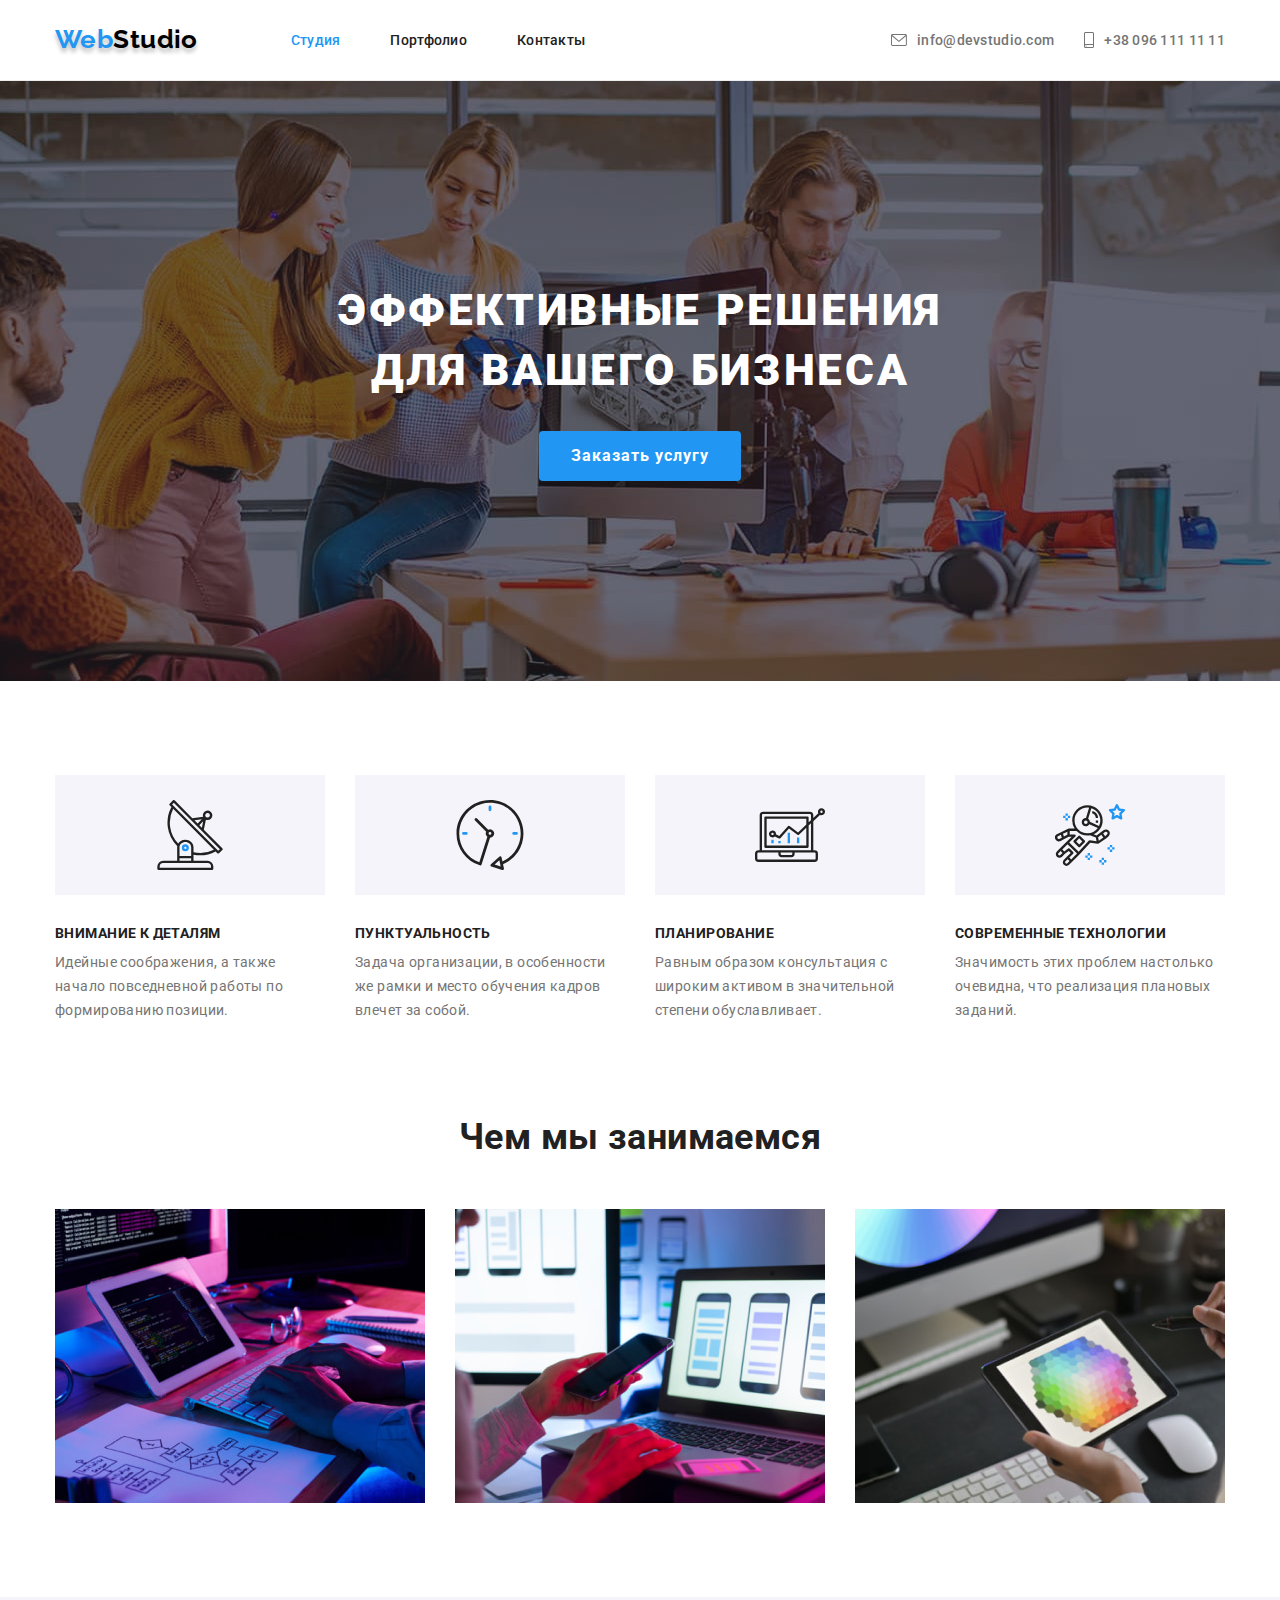
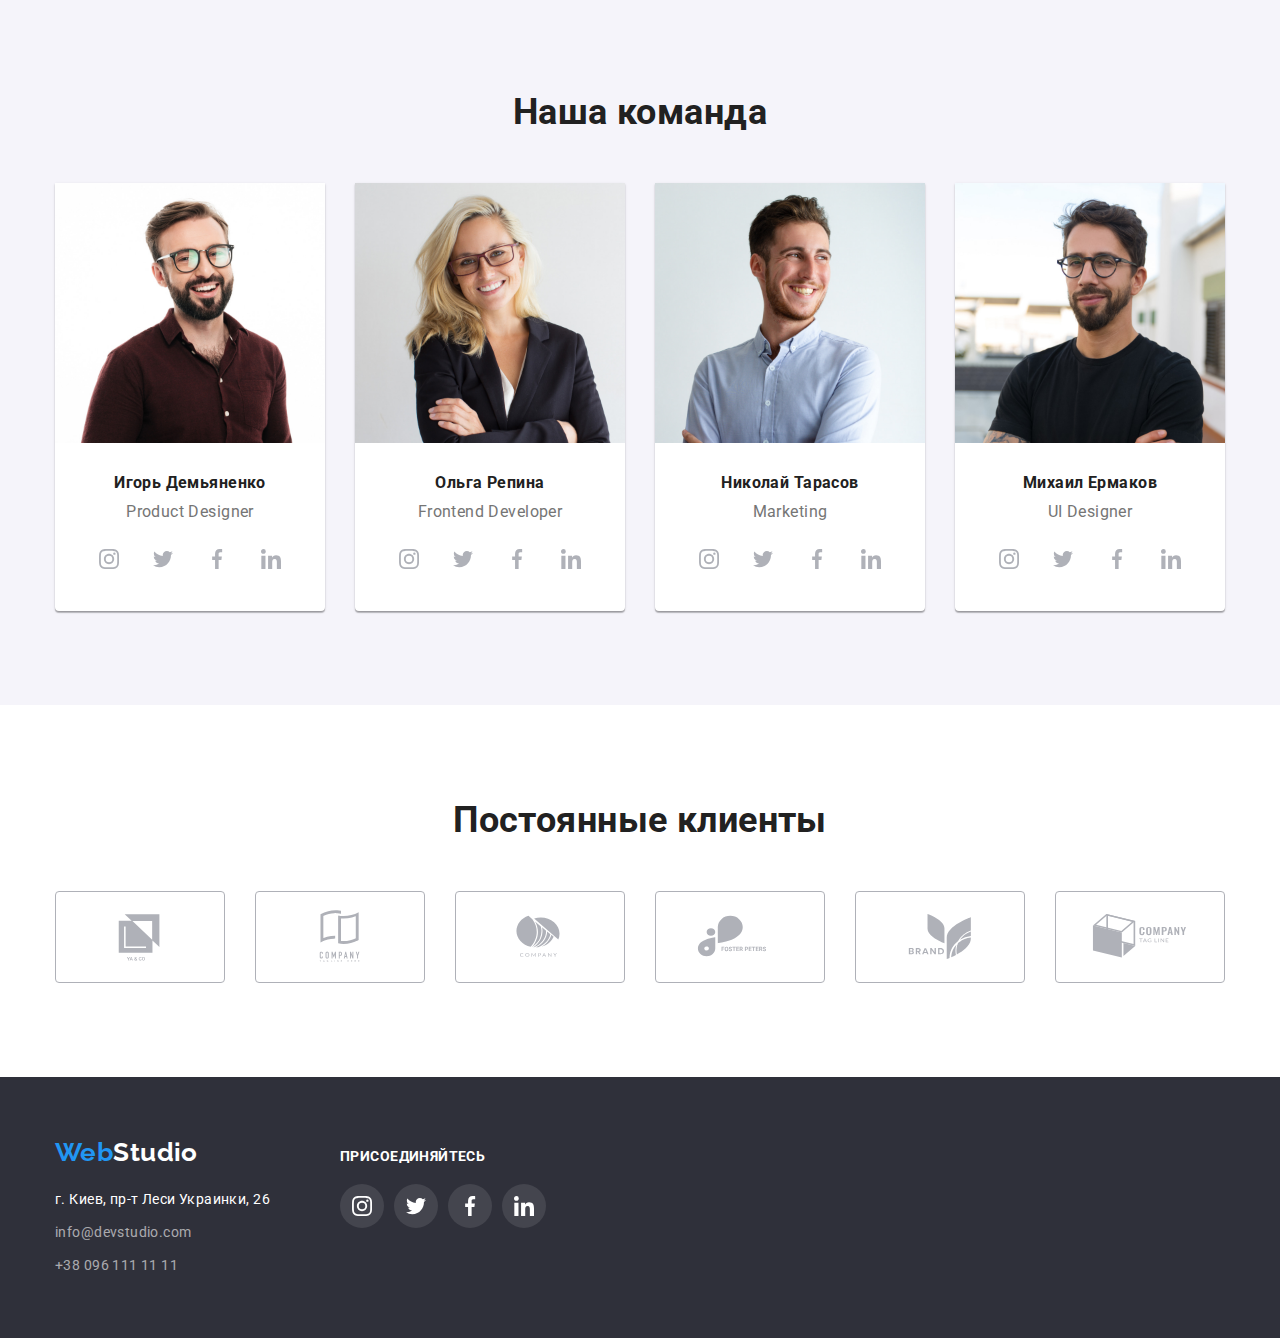
==== index.html @ 0e80d8f2 "Initial commit" ====
<!DOCTYPE html>
<html lang="ru">

<head>
  <meta charset="UTF-8" />
  <meta http-equiv="X-UA-Compatible" content="IE=edge" />
  <meta name="viewport" content="width=device-width, initial-scale=1.0" />
  <title>module 04</title>
  <link rel="preconnect" href="https://fonts.googleapis.com" />
  <link rel="preconnect" href="https://fonts.gstatic.com" crossorigin />
  <link href="https://fonts.googleapis.com/css2?family=Raleway:wght@700&family=Roboto:wght@400;500;700;900&display=swap"
    rel="stylesheet" />
  <link href="https://cdnjs.cloudflare.com/ajax/libs/modern-normalize/1.1.0/modern-normalize.min.css"
    rel="stylesheet" />
  <link rel="stylesheet" href="./css/styles.css" />
</head>

<body>
  <!-- header section -->
  <header class="header">
    <div class="container header-container">
      <a class="header-logo" href="./index.html">Web<span class="black">Studio</span></a>
      <nav class="header-nav">
        <ul class="header-list">
          <li class="header-item">
            <a class="header-link current" href="./index.html">Студия</a>
          </li>
          <li class="header-item">
            <a class="header-link" href="./portfolio.html">Портфолио</a>
          </li>
          <li class="header-item">
            <a class="header-link" href="#">Контакты</a>
          </li>
        </ul>
      </nav>
      <ul class="contacts-list">
        <li class="contacts-item">
          <a class="header-contakt" href="mailto:info@devstudio.com">
            <svg class="comment-icon" width="16" height="12">
              <use href="./images/icons.svg#envelope-hover"></use>
            </svg>info@devstudio.com</a>
        </li>
        <li class="contacts-item">
          <a class="header-contakt" href="tel:+380961111111"><svg class="comment-icon" width="10" height="16">
              <use href="./images/icons.svg#smartphone"></use>
            </svg>+38 096 111 11 11</a>
        </li>
      </ul>
    </div>
  </header>
  <!-- main section -->
  <main>
    <!-- hero section -->
    <section class="hero overlay">
      <div class="container">
        <h1 class="main-title">Эффективные решения для вашего бизнеса</h1>
        <button class="hero-button" type="button">Заказать услугу</button>
      </div>
    </section>
    <!-- feature section-->
    <section class="feature section">
      <div class="container">
        <h2 class="visually-hidden">Наши преймущества</h2>
        <ul class="feature-list">
          <li class="feature-item">
            <div class="feature-item-icons">
              <svg class="feature-item-icons-svg" width="70" height="70">
                <use href="./images/icons.svg#antenna"></use>
              </svg>
            </div>
            <h3 class="feature-up">Внимание к деталям</h3>
            <p class="feature-down">
              Идейные соображения, а также начало повседневной работы по формированию позиции.
            </p>
          </li>
          <li class="feature-item">
            <div class="feature-item-icons">
              <svg class="feature-item-icons-svg" width="70" height="70">
                <use href="./images/icons.svg#clock"></use>
              </svg>
            </div>
            <h3 class="feature-up">Пунктуальность</h3>
            <p class="feature-down">
              Задача организации, в особенности же рамки и место обучения кадров влечет за собой.
            </p>
          </li>
          <li class="feature-item">
            <div class="feature-item-icons">
              <svg class="feature-item-icons-svg" width="70" height="70">
                <use href="./images/icons.svg#diagram"></use>
              </svg>
            </div>
            <h3 class="feature-up">Планирование</h3>
            <p class="feature-down">
              Равным образом консультация с широким активом в значительной степени обуславливает.
            </p>
          </li>
          <li class="feature-item">
            <div class="feature-item-icons">
              <svg class="feature-item-icons-svg" width="70" height="70">
                <use href="./images/icons.svg#astronaut"></use>
              </svg>
            </div>
            <h3 class="feature-up">Современные технологии</h3>
            <p class="feature-down">
              Значимость этих проблем настолько очевидна, что реализация плановых заданий.
            </p>
          </li>
        </ul>
      </div>
    </section>
    <!-- what section-->
    <section class="what section">
      <div class="container">
        <h2 class="title-section">Чем мы занимаемся</h2>
        <ul class="what-list">
          <li class="what-li">
            <img class="what-img" src="./images/work/work-1.jpg" alt="nano-tex1" width="370" height="294" />
          </li>
          <li class="what-li">
            <img class="what-img" src="./images/work/work-2.jpg" alt="nano-tex2" width="370" height="294" />
          </li>
          <li class="what-li">
            <img class="what-img" src="./images/work/work-3.jpg" alt="nano-tex3" width="370" height="294" />
          </li>
        </ul>
      </div>
    </section>
    <!-- team section -->
    <section class="team section">
      <div class="container">
        <h2 class="title-section">Наша команда</h2>
        <ul class="team-list">
          <li class="team-item">
            <img class="team-img no-gap" src="./images/team/team-1.jpg" alt="team-1" width="270" height="260" />
            <div class="name-item">
              <h3 class="name">Игорь Демьяненко</h3>
              <p class="jobs" lang="en">Product Designer</p>
              <ul class="icons-list list">
                <li class="icons-item">
                  <a class="icons-link link" href="" target="_blank" rel="noopener noreferrer"
                    aria-label="instagram icon">
                    <svg class="socials-icon" width="20" height="20">
                      <use href="./images/icons.svg#instagram"></use>
                    </svg>
                  </a>
                </li>
                <li class="icons-item">
                  <a class="icons-link link" href="" target="_blank" rel="noopener noreferrer"
                    aria-label="twitter icon">
                    <svg class="socials-icon" width="20" height="20">
                      <use href="./images/icons.svg#twitter"></use>
                    </svg>
                  </a>
                </li>
                <li class="icons-item">
                  <a class="icons-link link" href="" target="_blank" rel="noopener noreferrer"
                    aria-label="facebook icon">
                    <svg class="socials-icon" width="20" height="20">
                      <use href="./images/icons.svg#facebook"></use>
                    </svg>
                  </a>
                </li>
                <li class="icons-item">
                  <a class="icons-link link" href="" target="_blank" rel="noopener noreferrer"
                    aria-label="linkedin icon">
                    <svg class="socials-icon" width="20" height="20">
                      <use href="./images/icons.svg#linkedin"></use>
                    </svg>
                  </a>
                </li>
              </ul>
            </div>
          </li>
          <li class="team-item">
            <img class="team-img no-gap" src="./images/team/team-2.jpg" alt="team-2" width="270" height="260" />
            <div class="name-item">
              <h3 class="name">Ольга Репина</h3>
              <p class="jobs" lang="en">Frontend Developer</p>
              <ul class="icons-list list">
                <li class="icons-item">
                  <a class="icons-link link" href="" target="_blank" rel="noopener noreferrer"
                    aria-label="instagram icon">
                    <svg class="socials-icon" width="20" height="20">
                      <use href="./images/icons.svg#instagram"></use>
                    </svg>
                  </a>
                </li>
                <li class="icons-item">
                  <a class="icons-link link" href="" target="_blank" rel="noopener noreferrer"
                    aria-label="twitter icon">
                    <svg class="socials-icon" width="20" height="20">
                      <use href="./images/icons.svg#twitter"></use>
                    </svg>
                  </a>
                </li>
                <li class="icons-item">
                  <a class="icons-link link" href="" target="_blank" rel="noopener noreferrer"
                    aria-label="facebook icon">
                    <svg class="socials-icon" width="20" height="20">
                      <use href="./images/icons.svg#facebook"></use>
                    </svg>
                  </a>
                </li>
                <li class="icons-item">
                  <a class="icons-link link" href="" target="_blank" rel="noopener noreferrer"
                    aria-label="linkedin icon">
                    <svg class="socials-icon" width="20" height="20">
                      <use href="./images/icons.svg#linkedin"></use>
                    </svg>
                  </a>
                </li>
              </ul>
            </div>
          </li>
          <li class="team-item">
            <img class="team-img no-gap" src="./images/team/team-3.jpg" alt="team-3" width="270" height="260" />
            <div class="name-item">
              <h3 class="name">Николай Тарасов</h3>
              <p class="jobs" lang="en">Marketing</p>
              <ul class="icons-list list">
                <li class="icons-item">
                  <a class="icons-link link" href="" target="_blank" rel="noopener noreferrer"
                    aria-label="instagram icon">
                    <svg class="socials-icon" width="20" height="20">
                      <use href="./images/icons.svg#instagram"></use>
                    </svg>
                  </a>
                </li>
                <li class="icons-item">
                  <a class="icons-link link" href="" target="_blank" rel="noopener noreferrer"
                    aria-label="twitter icon">
                    <svg class="socials-icon" width="20" height="20">
                      <use href="./images/icons.svg#twitter"></use>
                    </svg>
                  </a>
                </li>
                <li class="icons-item">
                  <a class="icons-link link" href="" target="_blank" rel="noopener noreferrer"
                    aria-label="facebook icon">
                    <svg class="socials-icon" width="20" height="20">
                      <use href="./images/icons.svg#facebook"></use>
                    </svg>
                  </a>
                </li>
                <li class="icons-item">
                  <a class="icons-link link" href="" target="_blank" rel="noopener noreferrer"
                    aria-label="linkedin icon">
                    <svg class="socials-icon" width="20" height="20">
                      <use href="./images/icons.svg#linkedin"></use>
                    </svg>
                  </a>
                </li>
              </ul>
            </div>
          </li>
          <li class="team-item">
            <img class="team-img no-gap" src="./images/team/team-4.jpg" alt="team-4" width="270" height="260" />
            <div class="name-item">
              <h3 class="name">Михаил Ермаков</h3>
              <p class="jobs" lang="en">UI Designer</p>
              <ul class="icons-list list">
                <li class="icons-item">
                  <a class="icons-link link" href="" target="_blank" rel="noopener noreferrer"
                    aria-label="instagram icon">
                    <svg class="socials-icon" width="20" height="20">
                      <use href="./images/icons.svg#instagram"></use>
                    </svg>
                  </a>
                </li>
                <li class="icons-item">
                  <a class="icons-link link" href="" target="_blank" rel="noopener noreferrer"
                    aria-label="twitter icon">
                    <svg class="socials-icon" width="20" height="20">
                      <use href="./images/icons.svg#twitter"></use>
                    </svg>
                  </a>
                </li>
                <li class="icons-item">
                  <a class="icons-link link" href="" target="_blank" rel="noopener noreferrer"
                    aria-label="facebook icon">
                    <svg class="socials-icon" width="20" height="20">
                      <use href="./images/icons.svg#facebook"></use>
                    </svg>
                  </a>
                </li>
                <li class="icons-item">
                  <a class="icons-link link" href="" target="_blank" rel="noopener noreferrer"
                    aria-label="linkedin icon">
                    <svg class="socials-icon" width="20" height="20">
                      <use href="./images/icons.svg#linkedin"></use>
                    </svg>
                  </a>
                </li>
              </ul>
            </div>
          </li>
        </ul>
      </div>
    </section>
    <!-- client section -->
    <section class="client section">
      <div class="container">
        <h2 class="title-section">Постоянные клиенты</h2>
        <ul class="logo-list">
          <li class="logo-item">
            <a class="icons-logo-link link" href="" target="_blank" rel="noopener noreferrer" aria-label="logo-1">
              <svg class="logo-icon" width="106" height="60">
                <use href="./images/icons.svg#Logo-1"></use>
              </svg>
            </a>
          </li>
          <li class="logo-item">
            <a class="icons-logo-link link" href="" target="_blank" rel="noopener noreferrer" aria-label="logo-2">
              <svg class="logo-icon" width="106" height="60">
                <use href="./images/icons.svg#Logo-2"></use>
              </svg>
            </a>
          </li>
          <li class="logo-item">
            <a class="icons-logo-link link" href="" target="_blank" rel="noopener noreferrer" aria-label="logo-3">
              <svg class="logo-icon" width="106" height="60">
                <use href="./images/icons.svg#Logo-3"></use>
              </svg>
            </a>
          </li>
          <li class="logo-item">
            <a class="icons-logo-link link" href="" target="_blank" rel="noopener noreferrer" aria-label="logo-4">
              <svg class="logo-icon" width="106" height="60">
                <use href="./images/icons.svg#Logo-4"></use>
              </svg>
            </a>
          </li>
          <li class="logo-item">
            <a class="icons-logo-link link" href="" target="_blank" rel="noopener noreferrer" aria-label="logo-5">
              <svg class="logo-icon" width="106" height="60">
                <use href="./images/icons.svg#Logo-5"></use>
              </svg>
            </a>
          </li>
          <li class="logo-item">
            <a class="icons-logo-link link" href="" target="_blank" rel="noopener noreferrer" aria-label="logo-6">
              <svg class="logo-icon" width="106" height="60">
                <use href="./images/icons.svg#Logo-6"></use>
              </svg>
            </a>
          </li>
        </ul>
      </div>
    </section>
  </main>
  <!-- footer section -->
  <footer class="footer">
    <div class="container footer-all">
      <div class="footer-container-left">
        <a class="footer-logo" href="./index.html">Web<span class="white">Studio </span></a>
        <address class="footer-address">
          <ul class="footer-down">
            <li class="footer-item">
              <a class="map-address" href="https://goo.gl/maps/DEyPgDh1M1PZeboe7" target="_blank"
                rel="«noopener noreferrer">г. Киев, пр-т Леси Украинки, 26
              </a>
            </li>
            <li class="footer-item">
              <a class="footer-contakt" href="mailto:info@devstudio.com">info@devstudio.com</a>
            </li>
            <li class="footer-item">
              <a class="footer-contakt" href="tel:+380961111111">+38 096 111 11 11</a>
            </li>
          </ul>
        </address>
      </div>
      <div class="footer-container-right">
        <p class="footer-icon">присоединяйтесь</p>
        <ul class="footer-icons-list list">
          <li class="icons-item">
            <a class="footer-icons-link link" href="" target="_blank" rel="noopener noreferrer"
              aria-label="instagram icon">
              <svg class="footer-socials-icon" width="20" height="20">
                <use href="./images/icons.svg#instagram"></use>
              </svg>
            </a>
          </li>
          <li class="footer-icons-item">
            <a class="footer-icons-link link" href="" target="_blank" rel="noopener noreferrer"
              aria-label="twitter icon">
              <svg class="footer-socials-icon" width="20" height="20">
                <use href="./images/icons.svg#twitter"></use>
              </svg>
            </a>
          </li>
          <li class="footer-icons-item">
            <a class="footer-icons-link link" href="" target="_blank" rel="noopener noreferrer"
              aria-label="facebook icon">
              <svg class="footer-socials-icon" width="20" height="20">
                <use href="./images/icons.svg#facebook"></use>
              </svg>
            </a>
          </li>
          <li class="footer-icons-item">
            <a class="footer-icons-link link" href="" target="_blank" rel="noopener noreferrer"
              aria-label="linkedin icon">
              <svg class="footer-socials-icon" width="20" height="20">
                <use href="./images/icons.svg#linkedin"></use>
              </svg>
            </a>
          </li>
        </ul>
      </div>
    </div>
  </footer>
</body>

</html>
---- css/styles.css ----
/* common */

html {
  box-sizing: border-box;
}

*,
*::before,
*::after {
  box-sizing: inherit;
}

ul,
li,
a {
  list-style: none;
  text-decoration: none;
  font-style: normal;
  padding: 0;
  margin: 0;
}

:root {
  --primary-color: #212121;
  --accent-color: #2196f3;
  --background-grey: #757575;
  --text-darck: #000000;
  --background-white: #ffffff;
  --grey-portfolio: #f5f4fa;
  --grey-other: #2f303a;
  --button-hero: #188ce8;
  --button-hero-fon: 0px 4px 4px rgba(0, 0, 0, 0.15);
  --footer-accent: #c5c2c2;
  --icons-colorgrey: #afb1b8;
  --icons-background-color: #ffffff1a;
}

body {
  background-color: var(--background-white);
  color: var(--primary-color);
  font-family: Roboto, sans-serif;
  font-size: 14px;
  letter-spacing: 0.03em;
}

.visually-hidden {
  position: absolute;
  width: 1px;
  height: 1px;
  margin: -1px;
  border: 0;
  padding: 0;
  white-space: nowrap;
  clip-path: inset(100%);
  clip: rect(0 0 0 0);
  overflow: hidden;
}

.container {
  width: 1200px;
  padding-left: 15px;
  padding-right: 15px;
  margin-left: auto;
  margin-right: auto;
}

.section {
  padding-top: 94px;
  padding-bottom: 94px;
}

img {
  display: block;
  max-width: 100%;
  height: auto;
}

h1,
h2,
h3,
h4,
p {
  margin-top: 0;
  margin-bottom: 0;
}

/* header nav */

.header-container {
  display: flex;
  align-items: center;
}

.header-list {
  display: flex;
  gap: 50px;
}

.header-logo {
  color: var(--accent-color);
  font-family: Raleway;
  font-weight: 700;
  font-size: 26px;
  line-height: 1.2;
  text-shadow: 0px 4px 4px rgba(0, 0, 0, 0.25);
  margin-right: 93px;
}

.header-item:last-child {
  margin-right: 0;
}

.header-nav {
  margin-right: auto;
}

.black {
  color: var(--text-darck);
}

.contacts-list {
  display: flex;
  align-items: center;
  gap: 30px;
}

.header-contakt {
  display: flex;
  align-items: center;
  color: var(--background-grey);
  font-weight: 500;
  font-size: 14px;
  line-height: 1.15;
  letter-spacing: 0.02em;
  margin-right: 50px;
  padding-top: 32px;
  padding-bottom: 32px;
}

.comment-icon {
  display: inline-block;
  fill: currentColor;
  margin-right: 10px;
}

.header-contakt:last-child {
  margin-right: 0;
}

.header-contakt:hover,
.header-contakt:focus {
  color: var(--accent-color);
}

.header-item .header-link {
  font-weight: 500;
  font-size: 14px;
  line-height: 1.15;
  letter-spacing: 0.02em;
}

.header-link {
  color: var(--primary-color);
  padding-top: 32px;
  padding-bottom: 32px;
}

.header-item .header-link:hover,
.header-item .header-link:focus {
  color: var(--accent-color);
}

.header-item .header-link.current {
  color: var(--accent-color);
}

/* herro */

.main-title {
  color: var(--background-white);
  font-weight: 900;
  font-size: 44px;
  line-height: 1.36;
  text-align: center;
  letter-spacing: 0.06em;
  text-transform: uppercase;
  margin-bottom: 30px;
  width: 696px;
  margin-left: auto;
  margin-right: auto;
}

.hero {
  background-color: var(--grey-other);
  text-align: center;
  padding: 200px 0;
}

.hero-button {
  background-color: var(--accent-color);
  color: var(--background-white);
  border: none;
  border-radius: 4px;
  font-weight: 700;
  font-size: 16px;
  line-height: 1.88;
  letter-spacing: 0.06em;
  font-family: Roboto, sans-serif;
  cursor: pointer;
  display: inline-block;
  min-width: 200px;
  padding: 10px 32px;
}

.hero-button:hover,
.hero-button:focus {
  background: var(--button-hero);
  box-shadow: var(--button-hero-fon);
}

.overlay {
  height: 600px;
  max-width: 1600px;
  margin-left: auto;
  margin-right: auto;
  background-image: linear-gradient(to right, rgba(47, 48, 58, 0.4), rgba(47, 48, 58, 0.4)),
    url(../images/hero/hego-fon.jpg);
  background-position: center;
  background-repeat: no-repeat;
  background-size: cover;
}

/* section */

.title-section,
.main-title-portfolio {
  font-weight: 700;
  font-size: 36px;
  line-height: 1.17;
  text-align: center;
}

/* feature section */

.feature-list {
  display: flex;
  gap: 30px;
}

.feature-item {
  flex-basis: 270px;
}

.feature-item-icons {
  content: '';
  height: 120px;
  background-color: var(--grey-portfolio);
  display: flex;
  justify-content: center;
  align-items: center;
}

.feature-item-icons-svg {
  background-position: center;
}

.feature-up {
  font-weight: 700;
  font-size: 14px;
  line-height: 16px;
  text-transform: uppercase;
  margin-top: 30px;
  margin-bottom: 0px;
}

.feature-down {
  font-weight: 400;
  font-size: 14px;
  line-height: 1.7;
  margin-top: 10px;
  margin-bottom: 0px;
}

.what {
  padding-top: 0;
}

.what-list {
  margin-top: 50px;
  display: flex;
  gap: 30px;
  align-items: center;
}

.name-item {
  padding-top: 30px;
  padding-bottom: 30px;
}

.name {
  font-size: 16px;
  line-height: 1.19;
}

.jobs {
  font-weight: 400;
  font-size: 16px;
  line-height: 1.19;
  margin-bottom: 16px;
}

.feature-down,
.jobs {
  color: var(--background-grey);
}

.team {
  background-color: var(--grey-portfolio);
}

.team-item {
  box-shadow: 0px 1px 3px rgba(0, 0, 0, 0.12), 0px 1px 1px rgba(0, 0, 0, 0.14),
    0px 2px 1px rgba(0, 0, 0, 0.2);
  border-radius: 0px 0px 4px 4px;
  background-color: var(--background-white);
  height: 428px;
}

.team-list {
  display: flex;
  gap: 30px;
  margin-top: 50px;
  text-align: center;
  letter-spacing: 0.03em;
}

.team-img.no-gap {
  display: block;
}

.jobs {
  margin-top: 10px;
}

/* footer */

.footer {
  background-color: var(--grey-other);
  padding-top: 60px;
  padding-bottom: 60px;
}

.footer-logo {
  color: var(--accent-color);
  font-family: Raleway;
  font-weight: 700;
  font-size: 26px;
  line-height: 1.2;
}

.footer-address {
  font-style: normal;
  margin-top: 20px;
}

.white,
.map-address {
  color: var(--background-white);
}

.map-address {
  font-weight: 400;
  font-size: 14px;
  line-height: 1.71;
}

.map-address:hover,
.map-address:focus {
  color: var(--footer-accent);
}

.footer-contakt {
  color: #ffffff99;
  font-weight: 400;
  font-size: 14px;
  line-height: 1.7;
  margin-top: 9px;
}

.footer-contakt:hover,
.footer-contakt:focus {
  color: var(--background-white);
}

.footer-item {
  margin-top: 9px;
}

.footer-item:first-child {
  margin-top: 0px;
}

.footer-icon {
  font-weight: 700;
  font-size: 14px;
  line-height: 16px;
  text-transform: uppercase;
  margin-bottom: 20px;
  color: var(--background-white);
}

.footer-all {
  display: flex;
  align-items: baseline;
}

.footer-container-right {
  margin-left: 70px;
}

/* section portfolio */

.filters-button {
  background-color: var(--grey-portfolio);
  font-weight: 500;
  font-size: 16px;
  line-height: 1.63;
  text-align: center;
  border: none;
  cursor: pointer;
  font-family: Roboto, sans-serif;
  letter-spacing: 0.03em;
  padding: 6px 22px;
  display: inline-block;
  border-radius: 4px;
}

.filters-list {
  display: flex;
  gap: 8px;
  justify-content: center;
}

.filters-button:hover,
.filters-button:focus {
  background: var(--accent-color);
  color: var(--background-white);
  box-shadow: 0px 3px 1px rgba(0, 0, 0, 0.1), 0px 1px 2px rgba(0, 0, 0, 0.08),
    0px 2px 2px rgba(0, 0, 0, 0.12);
}

.filters-item {
  align-items: center;
  width: 404 px;
}

.project-list {
  margin-top: 50px;
  display: flex;
  gap: 20px 24px;
  flex-wrap: wrap;
}

.project-img.no-gap {
  display: block;
}

.brends {
  font-weight: 700;
  font-size: 18px;
  line-height: 2;
  letter-spacing: 0.06em;
  color: var(--text-darck);
}

.direccion {
  color: var(--background-grey);
  font-size: 16px;
  line-height: 1.9;
  margin-top: 4px;
}

.portfolio-title {
  border: 1px solid hsl(0, 0%, 93%);
  border-top: none;
  padding: 20px 24px;
}

.header {
  border-bottom: 1px solid hsl(0, 0%, 93%);
}

.project-item:hover,
.project-item:focus {
  box-shadow: 0px 4px 4px 0px rgba(0, 0, 0, 0.25);
}

/* socials icon */

.icons-list {
  display: flex;
  align-items: center;
  justify-content: center;
  gap: 10px;
}

.icons-link {
  display: flex;
  align-items: center;
  justify-content: center;
  width: 44px;
  height: 44px;
  border-radius: 50%;
  color: var(--icons-colorgrey);
}

.socials-icon {
  fill: currentColor;
}

.icons-link:hover,
.icons-link:focus {
  background-color: var(--accent-color);
  color: var(--background-white);
}

/* footer icon */

.footer-icons-list {
  display: flex;
  align-items: center;
  justify-content: center;
  gap: 10px;
}

.footer-icons-link {
  display: flex;
  align-items: center;
  justify-content: center;
  width: 44px;
  height: 44px;
  background-color: var(--icons-background-color);
  border-radius: 50%;
}

.footer-socials-icon {
  fill: var(--background-white);
}

.footer-icons-link:hover,
.footer-icons-link:focus {
  background-color: var(--accent-color);
}

.footer-icons-link:hover .footer-socials-icon {
  fill: var(--background-white);
}

/* client icon */

.logo-list {
  display: flex;
  align-items: center;
  gap: 30px;
  margin-top: 50px;
}

.icons-logo-link {
  width: 170px;
  height: 92px;
  border: 1px solid var(--icons-colorgrey);
  border-radius: 4px;
  display: flex;
  align-items: center;
  justify-content: center;
  color: var(--icons-colorgrey);
}

.logo-icon {
  fill: currentColor;
}

.icons-logo-link:hover,
.icons-logo-link:focus {
  border-color: var(--accent-color);
  color: var(--accent-color);
}

.portfolio-link {
  display: block;
}

.portfolio-link:hover,
.portfolio-link:focus {
  box-shadow: 0px 4px 4px 0px rgba(0, 0, 0, 0.25);
}
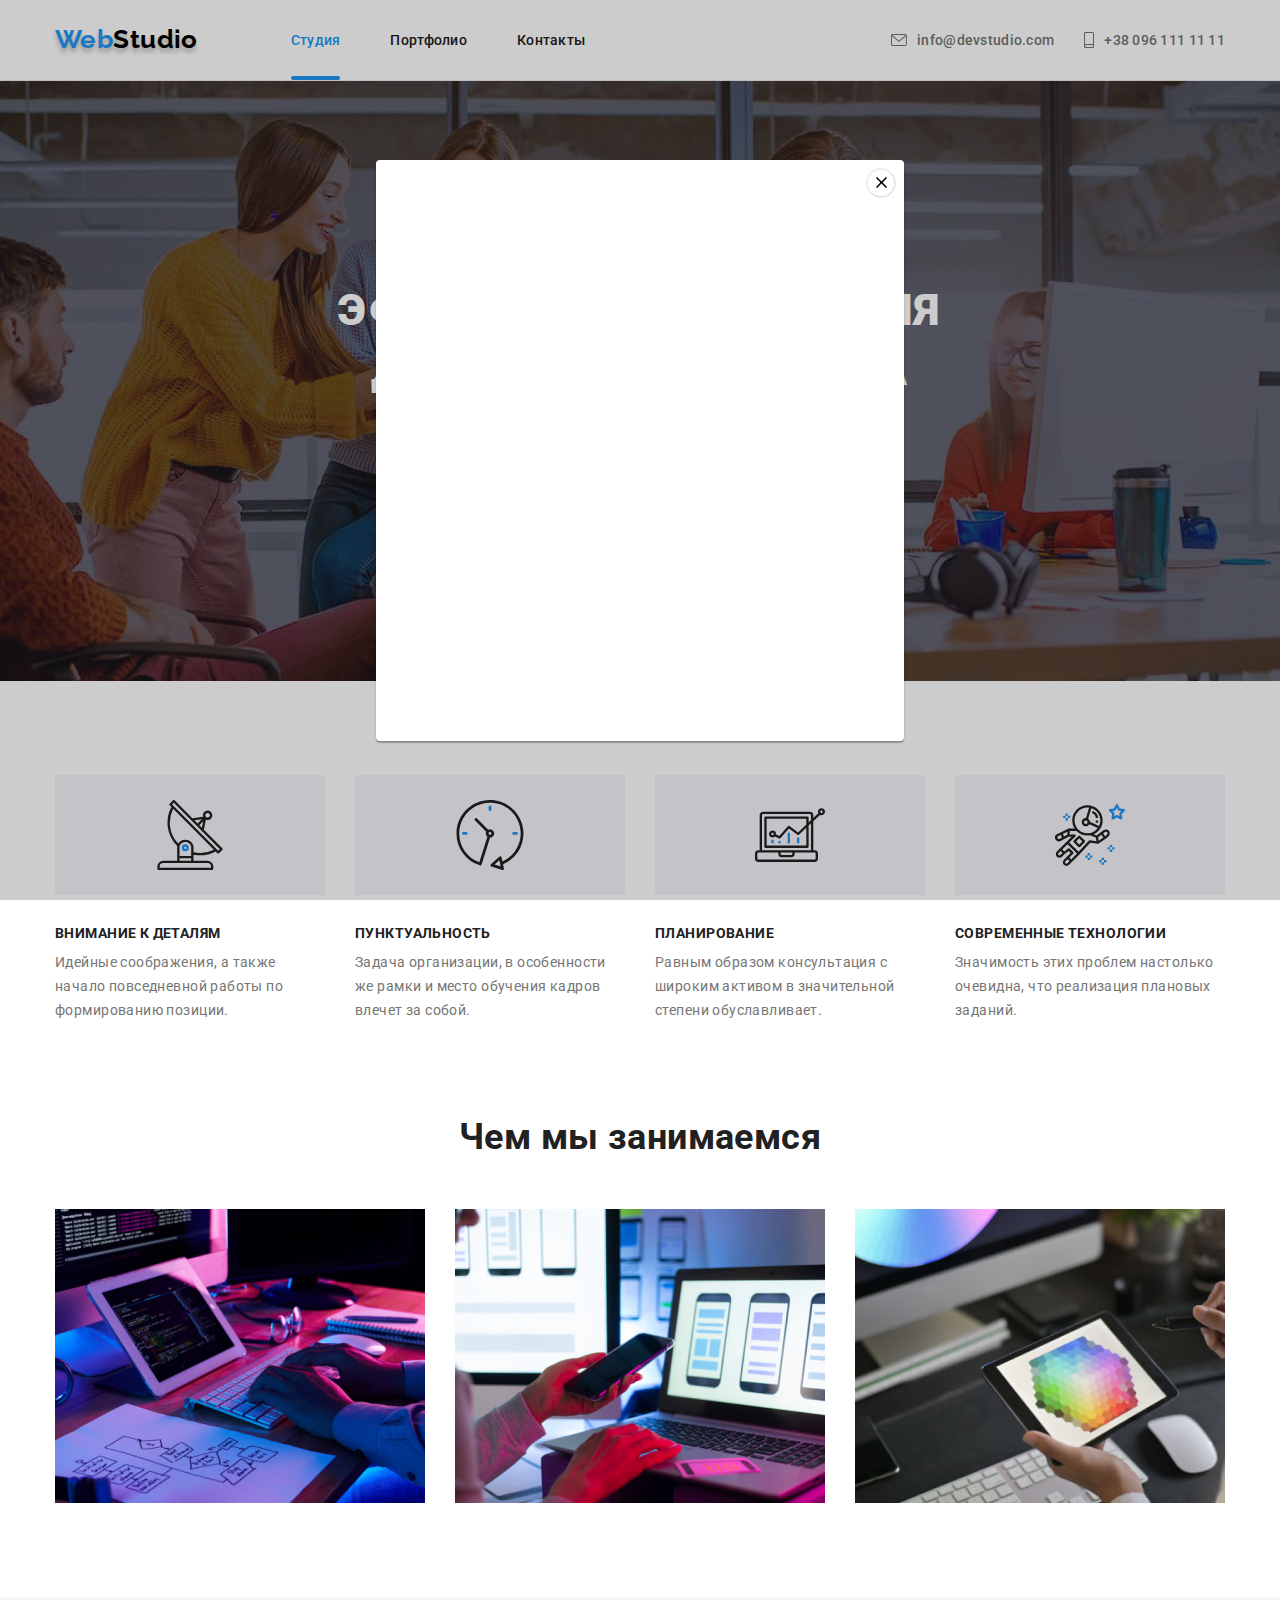
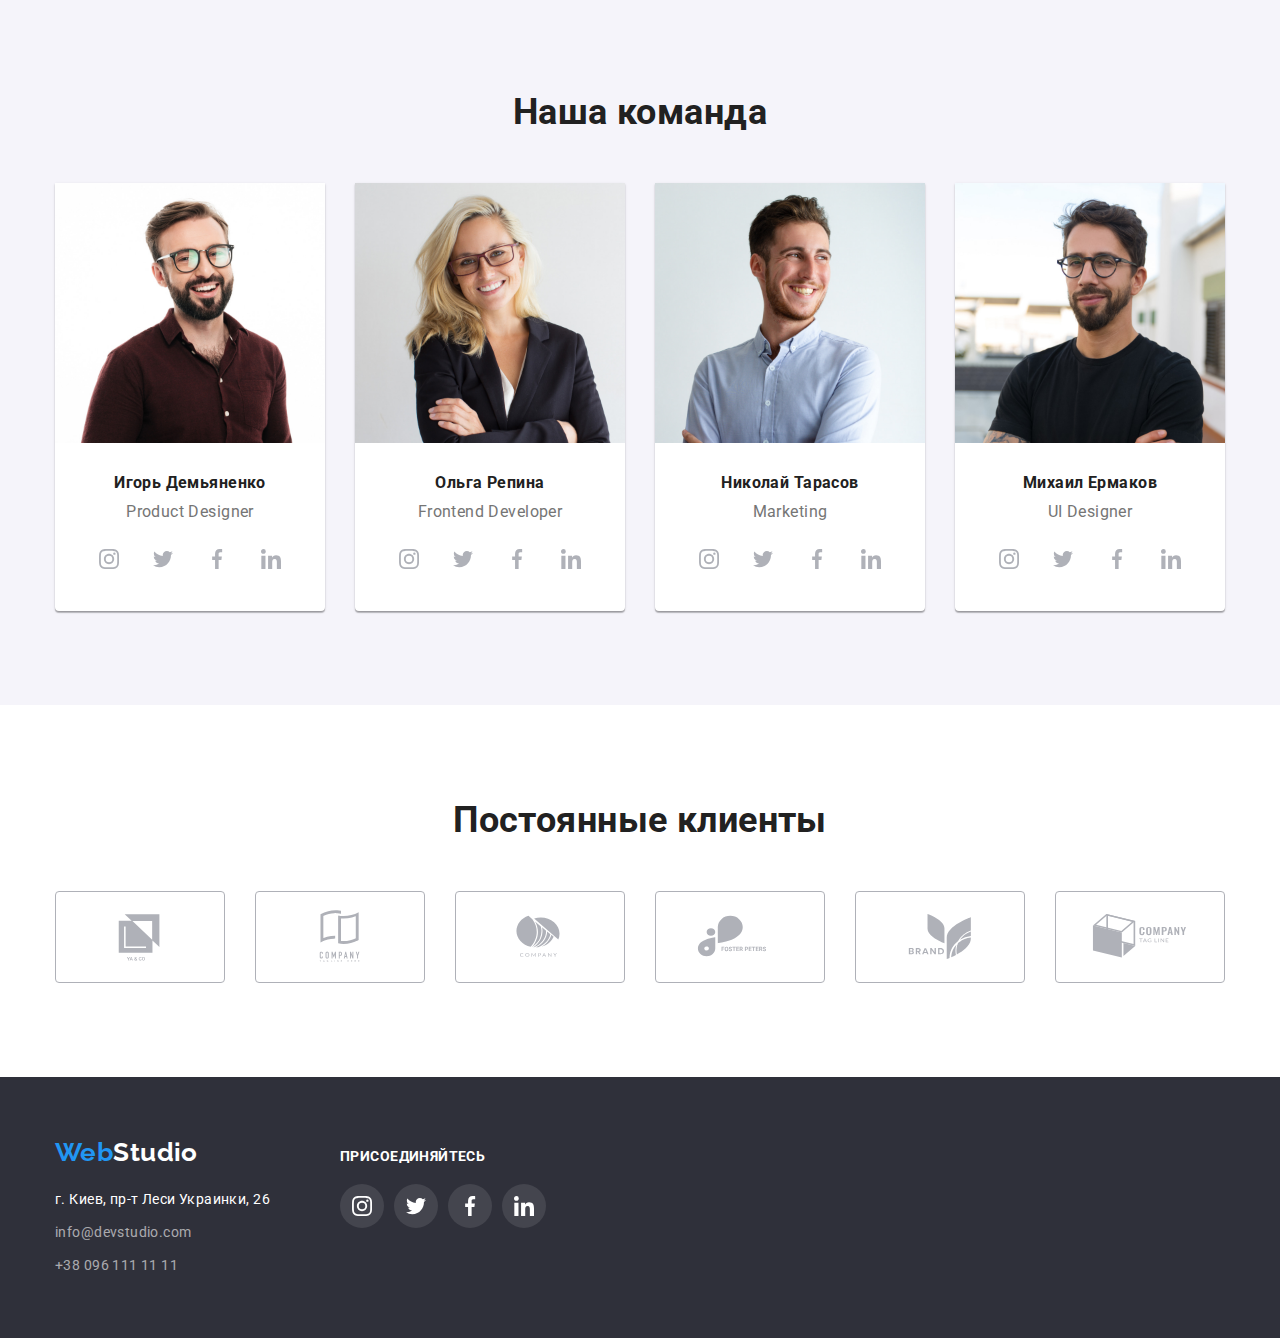
==== commit b33497bb: "save210720221222" ====
--- a/index.html
+++ b/index.html
@@ -5,7 +5,7 @@
   <meta charset="UTF-8" />
   <meta http-equiv="X-UA-Compatible" content="IE=edge" />
   <meta name="viewport" content="width=device-width, initial-scale=1.0" />
-  <title>module 04</title>
+  <title>module 05</title>
   <link rel="preconnect" href="https://fonts.googleapis.com" />
   <link rel="preconnect" href="https://fonts.gstatic.com" crossorigin />
   <link href="https://fonts.googleapis.com/css2?family=Raleway:wght@700&family=Roboto:wght@400;500;700;900&display=swap"
@@ -23,7 +23,7 @@
       <nav class="header-nav">
         <ul class="header-list">
           <li class="header-item">
-            <a class="header-link current" href="./index.html">Студия</a>
+            <a class="header-link header-link-line current" href="./index.html">Студия</a>
           </li>
           <li class="header-item">
             <a class="header-link" href="./portfolio.html">Портфолио</a>
@@ -54,7 +54,7 @@
     <section class="hero overlay">
       <div class="container">
         <h1 class="main-title">Эффективные решения для вашего бизнеса</h1>
-        <button class="hero-button" type="button">Заказать услугу</button>
+        <button class="hero-button" type="button" data-modal-open>Заказать услугу</button>
       </div>
     </section>
     <!-- feature section-->
@@ -409,6 +409,17 @@
       </div>
     </div>
   </footer>
+  <!-- modal window -->
+  <div class="backdrop" data-modal>
+    <div class="modal">
+      <button class="modal-button" data-modal-close>
+        <svg class="modal-button-icon" width="11" height="11">
+          <use href="./images/icons.svg#Vector"></use>
+        </svg>
+      </button>
+    </div>
+  </div>
+  <script src="./js/modal.js"></script>
 </body>
 
 </html>--- a/css/styles.css
+++ b/css/styles.css
@@ -172,6 +172,22 @@
 
 .header-item .header-link.current {
   color: var(--accent-color);
+}
+
+.header-link-line {
+  position: relative;
+}
+
+.header-link-line::after {
+  content: '';
+  position: absolute;
+  bottom: 0;
+  left: 0;
+  display: block;
+  width: 100%;
+  height: 4px;
+  border-radius: 4px;
+  background-color: var(--accent-color);
 }
 
 /* herro */
@@ -292,6 +308,17 @@
   align-items: center;
 }
 
+/*
+.what-text::before {
+  display: inline-block;
+  position: absolute;
+  content: '';
+  width: 100%;
+  height: 50px;
+  background-color: #188ce8;
+}
+*/
+
 .name-item {
   padding-top: 30px;
   padding-bottom: 30px;
@@ -594,3 +621,49 @@
 .portfolio-link:focus {
   box-shadow: 0px 4px 4px 0px rgba(0, 0, 0, 0.25);
 }
+
+/* modal window */
+
+.backdrop {
+  position: fixed;
+  top: 0;
+  left: 0;
+  display: flex;
+  align-items: center;
+  justify-content: center;
+  width: 100%;
+  height: 100%;
+  background-color: rgba(0, 0, 0, 0.2);
+}
+
+.backdrop.is-hidden {
+  opacity: 0;
+  visibility: hidden;
+  pointer-events: none;
+}
+
+.modal {
+  position: relative;
+  width: 528px;
+  height: 581px;
+  background-color: var(--background-white);
+  box-shadow: 0px 1px 3px rgba(0, 0, 0, 0.12), 0px 1px 1px rgba(0, 0, 0, 0.14),
+    0px 2px 1px rgba(0, 0, 0, 0.2);
+  border-radius: 4px;
+}
+
+.modal-button {
+  position: absolute;
+  top: 8px;
+  right: 8px;
+  border-radius: 50%;
+  width: 30px;
+  height: 30px;
+  border-color: rgba(0, 0, 0, 0.1);
+  background-color: transparent;
+  padding: 0;
+  display: flex;
+  align-items: center;
+  justify-content: center;
+  cursor: pointer;
+}
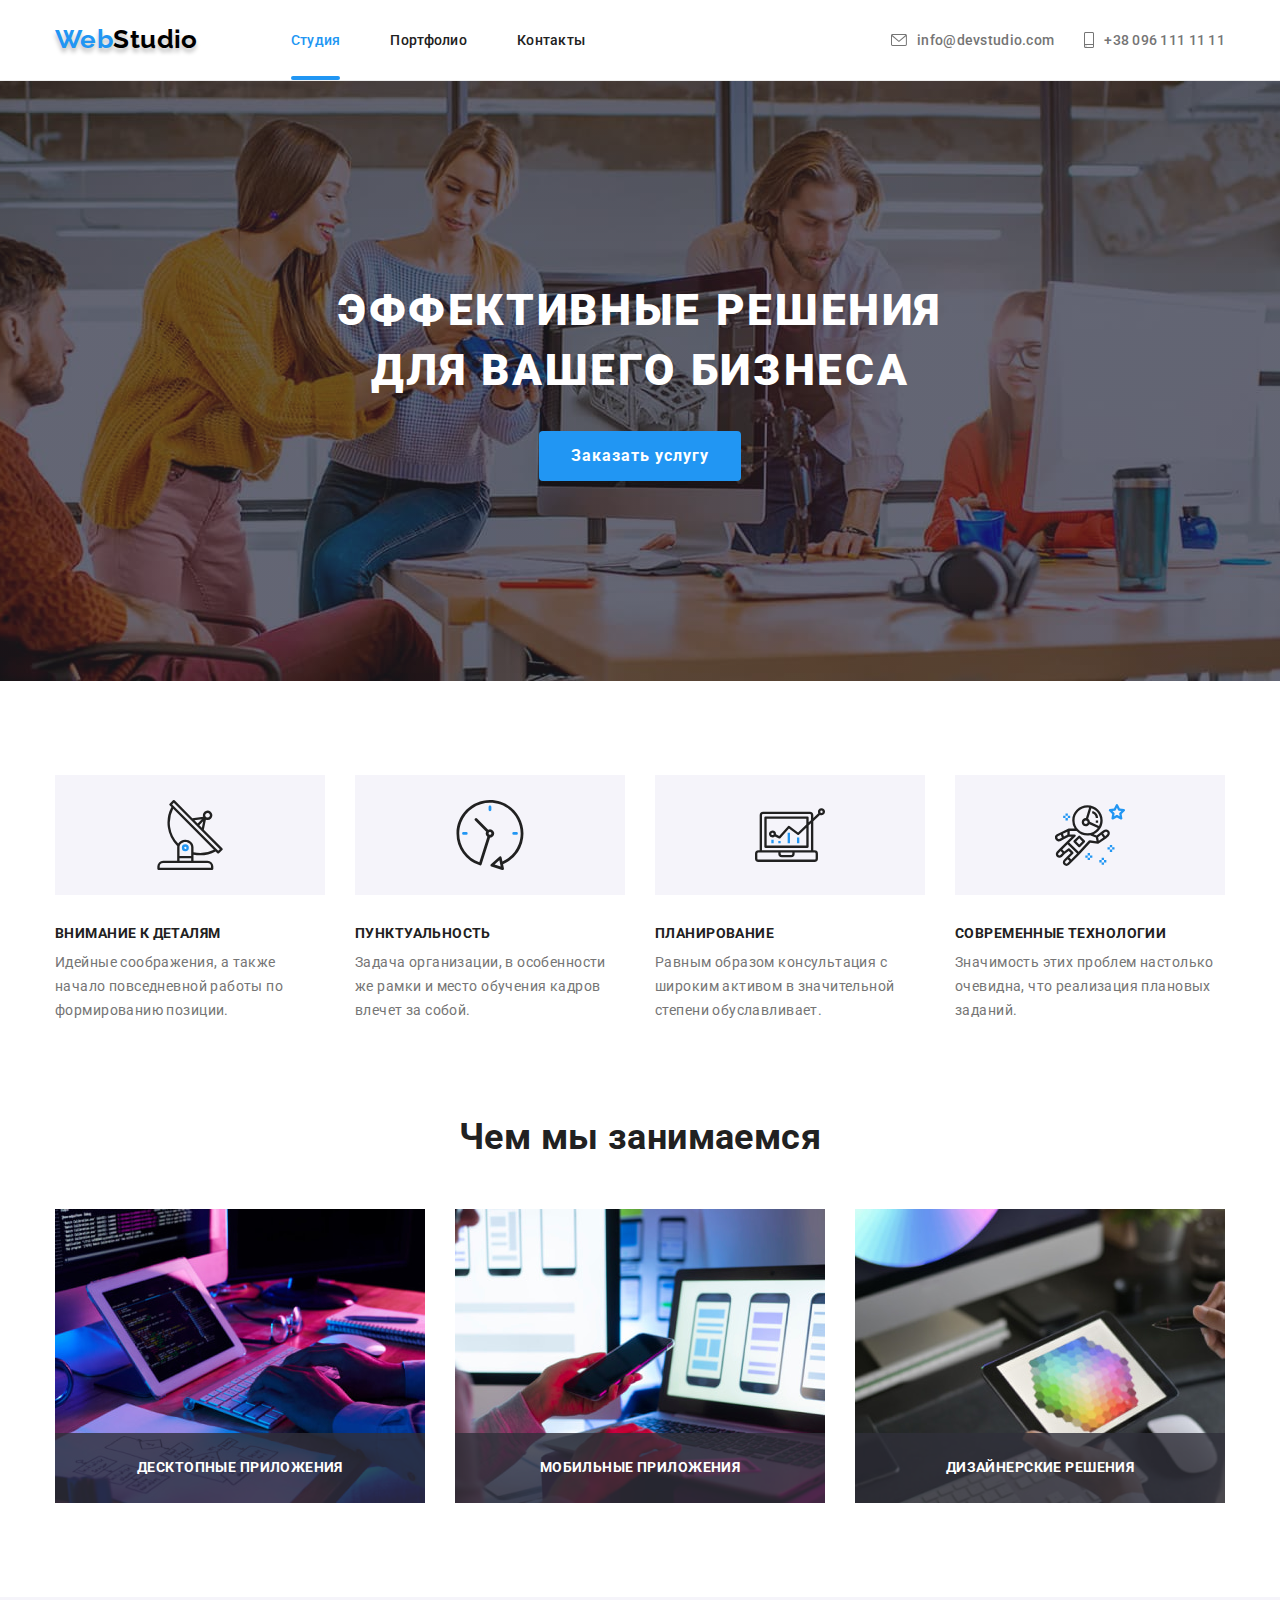
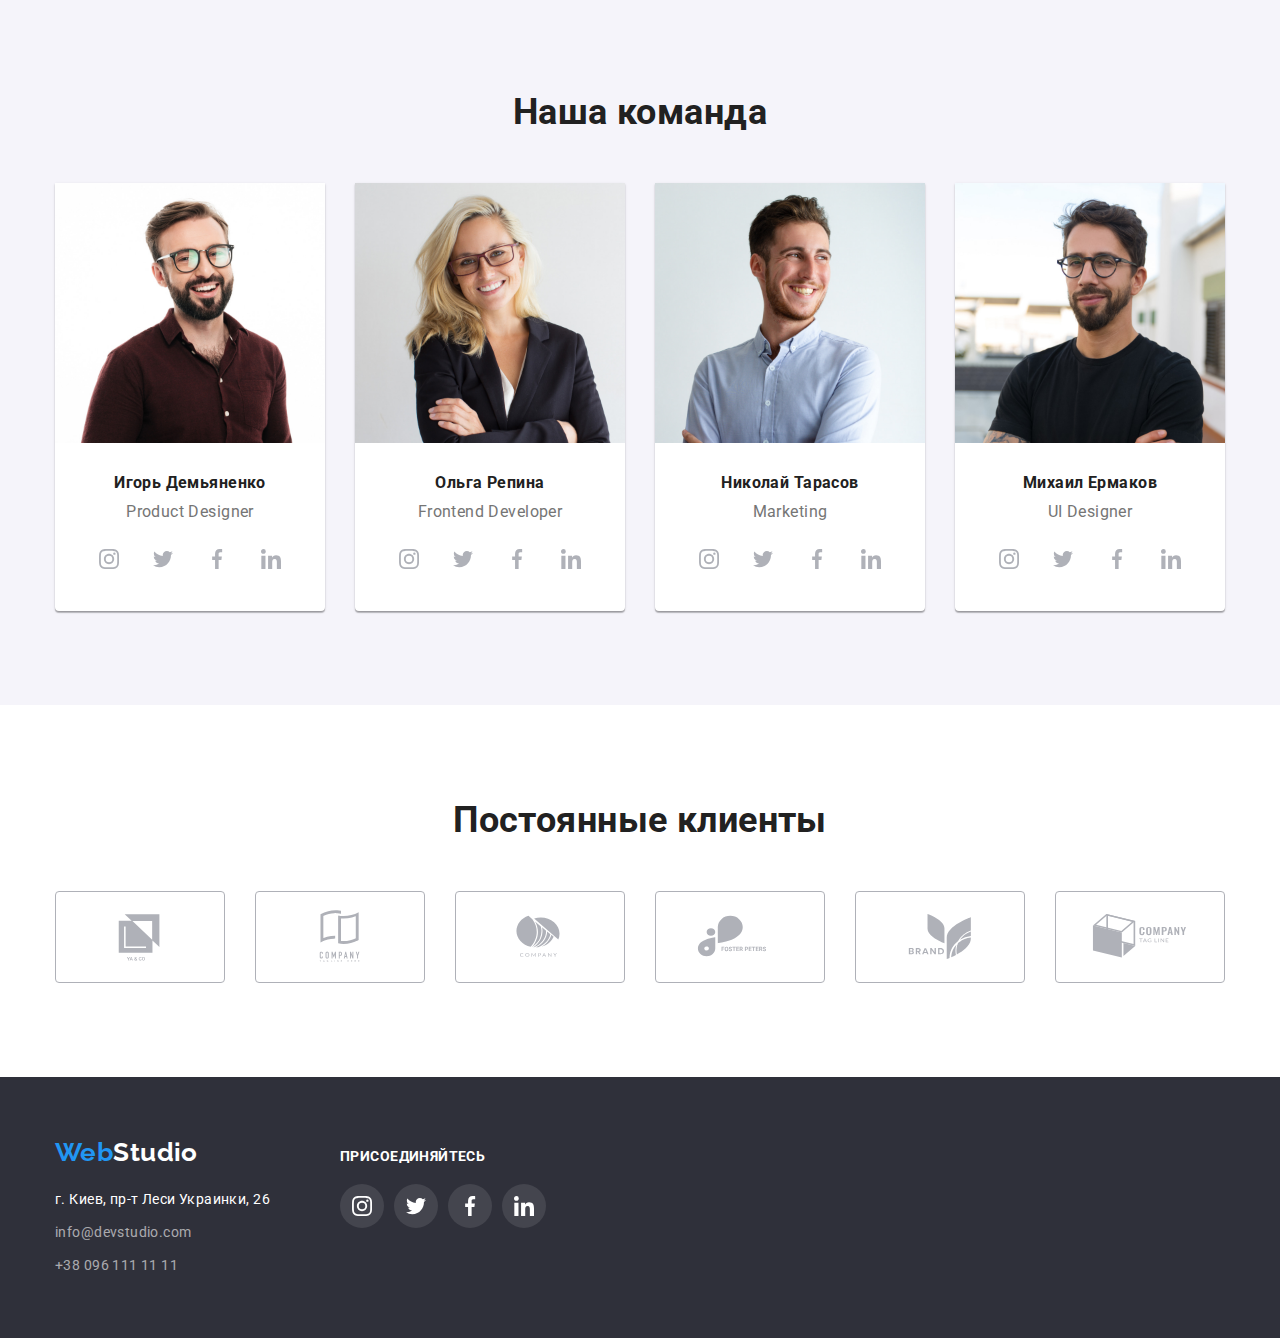
==== commit cc4c81e0: "save210720221728" ====
--- a/index.html
+++ b/index.html
@@ -115,13 +115,22 @@
         <h2 class="title-section">Чем мы занимаемся</h2>
         <ul class="what-list">
           <li class="what-li">
-            <img class="what-img" src="./images/work/work-1.jpg" alt="nano-tex1" width="370" height="294" />
+            <img class="what-img" src="./images/work/work-1.jpg" alt="nano-tex1" width="370" height="avto" />
+            <div class="what-box-text">
+              <p class="what-text">ДЕСКТОПНЫЕ ПРИЛОЖЕНИЯ</p>
+            </div>
           </li>
           <li class="what-li">
             <img class="what-img" src="./images/work/work-2.jpg" alt="nano-tex2" width="370" height="294" />
+            <div class="what-box-text">
+              <p class="what-text">МОБИЛЬНЫЕ ПРИЛОЖЕНИЯ</p>
+            </div>
           </li>
           <li class="what-li">
             <img class="what-img" src="./images/work/work-3.jpg" alt="nano-tex3" width="370" height="294" />
+            <div class="what-box-text">
+              <p class="what-text">ДИЗАЙНЕРСКИЕ РЕШЕНИЯ</p>
+            </div>
           </li>
         </ul>
       </div>
@@ -410,7 +419,7 @@
     </div>
   </footer>
   <!-- modal window -->
-  <div class="backdrop" data-modal>
+  <div class="backdrop is-hidden" data-modal>
     <div class="modal">
       <button class="modal-button" data-modal-close>
         <svg class="modal-button-icon" width="11" height="11">
--- a/css/styles.css
+++ b/css/styles.css
@@ -302,22 +302,31 @@
 }
 
 .what-list {
+  display: flex;
+  position: relative;
   margin-top: 50px;
-  display: flex;
   gap: 30px;
-  align-items: center;
-}
-
-/*
-.what-text::before {
-  display: inline-block;
+}
+
+.what-box-text {
+  display: flex;
+  align-items: center;
+  justify-content: center;
   position: absolute;
-  content: '';
-  width: 100%;
-  height: 50px;
-  background-color: #188ce8;
-}
-*/
+  background-color: rgba(47, 48, 58, 0.8);
+  bottom: 0;
+  width: 370px;
+  height: 70px;
+}
+
+.what-text {
+  font-weight: 700;
+  font-size: 14px;
+  line-height: 16.41px;
+  color: var(--background-white);
+  font-size: 14px;
+  text-transform: uppercase;
+}
 
 .name-item {
   padding-top: 30px;
@@ -635,13 +644,11 @@
   height: 100%;
   background-color: rgba(0, 0, 0, 0.2);
 }
-
 .backdrop.is-hidden {
+  visibility: hidden;
   opacity: 0;
-  visibility: hidden;
   pointer-events: none;
 }
-
 .modal {
   position: relative;
   width: 528px;
@@ -651,7 +658,6 @@
     0px 2px 1px rgba(0, 0, 0, 0.2);
   border-radius: 4px;
 }
-
 .modal-button {
   position: absolute;
   top: 8px;
